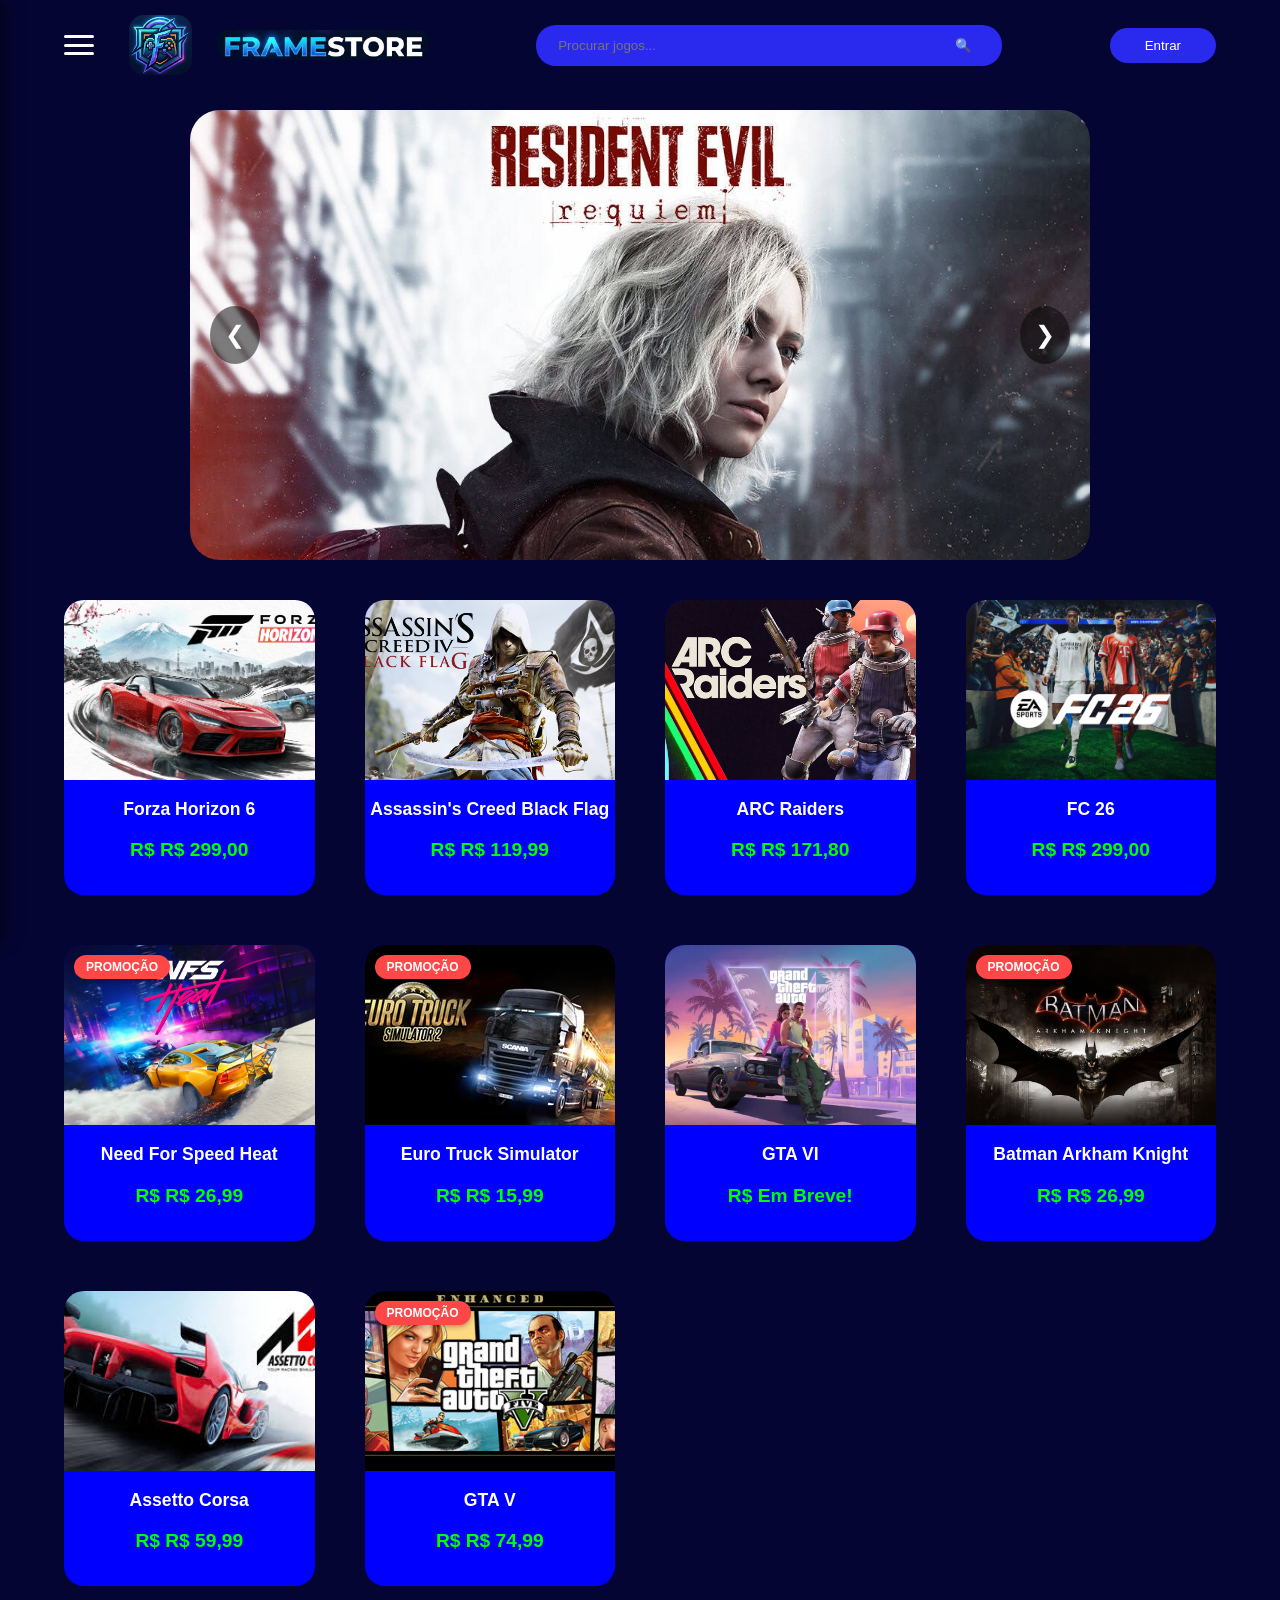
==== LojaDeGames/PagInicial/index.html @ bd7d16ca "Atualizado." ====
<!DOCTYPE html>
<html lang="pt-br">
<head>
    <meta charset="UTF-8">
    <meta name="viewport" content="width=device-width, initial-scale=1.0">
    <title>FrameStore | Loja de Games</title>
    <link rel="stylesheet" href="https://cdnjs.cloudflare.com/ajax/libs/font-awesome/6.0.0/css/all.min.css">
    <link rel="stylesheet" href="style.css">
</head>
<body>

    <header class="navbar">
        <div class="logo-container">
            <div class="dashboard-menu" onclick="toggleMenu()">
            <span></span>
            <span></span>
            <span></span>
        </div>
        
            <img src="img/Logotipo Unico.png" alt="Logo Unico" class="logo-unico">
            <img src="img/Logotipo  Nome.png" alt="Logo" class="logo-nome">

        </div>
        
        <div class="search-bar">
            <input type="text" placeholder="Procurar jogos...">
            <button>🔍</button>
        </div>

        <button class="btn-entrar">Entrar</button>
    </header>

<aside class="sidebar-menu" id="sidebar">
    <div class="sidebar-header">
        <div class="dashboard-menu" onclick="toggleMenu()">
            <span></span>
            <span></span>
            <span></span>
        </div>
    </div>
    
    <ul>
        <li><a href="#"><i class="fas fa-tag"></i> Ofertas</a></li>
        <li><a href="#"><i class="fas fa-gift"></i> Gift Cards</a></li>
        <li><a href="#"><i class="fas fa-desktop"></i> PC</a></li>
        <li><a href="#"><i class="fab fa-playstation"></i> Playstation</a></li>
        <li><a href="#"><i class="fab fa-xbox"></i> Xbox</a></li>
        <li><a href="#"><i class="fas fa-mobile-alt"></i> Mobile</a></li>
    </ul>
</aside>

<div id="overlay" class="overlay" onclick="toggleMenu()"></div>

    <section class="main-banner">
    <div class="banner-slider">
        <div class="slide active">
            <img src="img/Resident Evil requiem.jpg" alt="Resident Evil Requiem">
        </div>
        <div class="slide">
            <img src="img/Resident Evil 4.jpg" alt="Resident Evil 4">
        </div>
        <div class="slide">
            <img src="img/Resident Evil Village00.jpg" alt="Resident Evil Village00">
        </div>

        <button class="prev" onclick="changeSlide(-1)">&#10094;</button>
        <button class="next" onclick="changeSlide(1)">&#10095;</button>
    </div>

</section>

        <div class="games-grid" id="games-container">
            </div>
    </main>

    <script src="script.js"></script>
</body>
</html>
---- LojaDeGames/PagInicial/style.css ----
.logo-unico {
    height: 60px; 
    width: auto;
    border-radius: 15px;
}

.logo-unico:hover {
    transform: scale(1.05);
    transition: transform 0.3s;
}

.logo-nome {
    height: 30px; 
    width: auto;
    border-radius: 10px;
}

.logo-nome:hover {
    transform: scale(1.05);
    transition: transform 0.3s;
}

.logo-container {
    display: flex;
    align-items: center;
    gap: 25px; /* Espaço entre o menu e o ícone da logo */
}

/* Estilo do Ícone de Menu (Hambúrguer) */
.dashboard-menu {
    display: flex;
    flex-direction: column;
    justify-content: space-between;
    width: 30px;
    height: 20px;
    cursor: pointer;
    margin-right: 10px;
    
}

.dashboard-menu span {
    display: block;
    height: 3px;
    width: 100%;
    background-color: #ffffff; /* Cor branca das barras */
    border-radius: 2px;
}

/* Quando o mouse estiver sobre o menu, mude a cor de todos os spans dentro dele */
.dashboard-menu:hover span {
    background-color: #2024ff; /* Cor azul igual aos preços, ou a cor que desejar */
    filter: drop-shadow(0 0 5px #2024ff); /* Adiciona um brilho opcional */
    transition: background-color 0.3s ease; /* Deixa a transição suave */
}

/* Efeito de leve aumento no ícone */
.dashboard-menu:hover {
    transform: scale(1.1);
    transition: transform 0.2s;
}

:root {
    --bg-color: #050533;
    --card-bg: #0000FF;
    --text-color: #ffffff;
    --price-color: #00ff00;
    --accent-blue: #2a2aef;
}

body {
    background-color: var(--bg-color);
    color: var(--text-color);
    font-family: 'Segoe UI', Tahoma, Geneva, Verdana, sans-serif;
    margin: 0;
}

/* Navbar */
.navbar {
    display: flex;
    justify-content: space-between;
    align-items: center;
    padding: 15px 5%;
    background: var(--bg-color);
}

.brand-name { font-weight: bold; font-size: 1.5rem; letter-spacing: 1px; }
.brand-name span { color: #ccc; }

.search-bar {
    flex-grow: 0.5;
    display: flex;
    background: #2a2aef;
    border-radius: 20px;
    padding: 12px 20px;
}

.search-bar button:hover {
    filter: brightness(1.2);
    transform: scale(1.1);
    transition: 0.2s;
    font-size: 1.0rem;
    padding: 0 5px;
    transition: transform 0.2s;
}


.search-bar input {
    background: transparent;
    border: none;
    color: white;
    width: 100%;
    outline: none;
}

.btn-entrar {
    background: var(--accent-blue);
    color: white;
    border: none;
    padding: 10px 35px;
    border-radius: 25px;
    cursor: pointer;
}

/* Efeito ao passar o mouse */
.btn-entrar:hover {
    background: #2a2aef;
    filter: brightness(1.2);
    transform: scale(1.05);
    transition: 0.2s;
}

/* Grid de Jogos */
.games-grid {
    display: grid;
    grid-template-columns: repeat(auto-fill, minmax(250px, 1fr));
    gap: 50px;
    padding: 20px 5%;
    justify-items: center;
}


.game-card {
    background: var(--card-bg);
    border-radius: 20px;
    overflow: hidden;
    text-align: center;
    padding-bottom: 15px;
    transition: transform 0.3s;
}


.game-card {
    position: relative;
    background: var(--card-bg);
    border-radius: 20px;
    overflow: hidden;
    
}

/* Estilo da etiqueta de promoção */
.promo-badge {
    position: absolute;
    top: 10px;
    left: 10px;
    background-color: #ff4747; 
    color: white;
    padding: 5px 12px;
    border-radius: 12px;
    font-size: 0.75rem;
    font-weight: bold;
    text-transform: uppercase;
    z-index: 10;
    box-shadow: 0 2px 5px rgba(0,0,0,0.3);
}

.search-bar button {
    background: transparent; 
    border: none;            
    cursor: pointer;         
    padding: 0 10px;       
    display: flex;
    align-items: center;
    justify-content: center;
    outline: none;          

}

/* Banner */
.main-banner {
    position: relative;
    max-width: 900px; /* Mantendo o tamanho que definimos antes */
    margin: 20px auto;
    overflow: hidden;
    border-radius: 30px;
}

.main-banner:hover img {
    filter: brightness(1.1);
    transform: scale(1.02);
    transition: 0.3s;
}

.banner-slider {
    position: relative;
    width: 100%;
}

/* Esconde todos os slides por padrão */
.slide {
    display: none;
    width: 100%;
}

/* Mostra apenas o slide com a classe active */
.slide.active {
    display: block;
    animation: fade 0.5s ease-in-out; /* Transição suave */
}

@keyframes fade {
    from { opacity: 0.4; }
    to { opacity: 1; }
}

.slide img {
    width: 100%;
    height: 450px;
    object-fit: cover;
    display: block;
}

/* Estilo das Setas */
.prev, .next {
    position: absolute;
    top: 50%;
    transform: translateY(-50%);
    background: rgba(0, 0, 0, 0.5);
    color: white;
    padding: 15px;
    border: none;
    cursor: pointer;
    font-size: 24px;
    border-radius: 50%;
    transition: 0.3s;
    z-index: 10;
}

.sidebar-menu {
    width: 260px;
    background-color: #050533;
    padding: 20px;
    position: fixed; /* MUDANÇA: flutua sobre o site */
    top: 0;
    height: 100vh;
    z-index: 1000;
    transition: 0.4s ease; /* Efeito de deslizar */
    box-shadow: 5px 0 15px rgba(0,0,0,0.5);
    position: fixed; /* Essencial para sobrepor o banner e os cards */
    left: -300px;    /* Mantém escondido */
    z-index: 2000;   /* Valor alto para ficar na frente de tudo */
    transition: 0.4s ease-in-out;
}

/* Classe que o JavaScript vai ativar */
.sidebar-menu.active {
    left: 0;
}

/* Estilo do fundo escuro (Overlay) */
.overlay {
    position: fixed;
    top: 0;
    left: 0;
    width: 100%;
    height: 100%;
    background: rgba(0, 0, 0, 0.6);
    display: none;
    z-index: 1500; /* Fica entre o site e a sidebar */
}

.overlay.active {
    display: block;
}

/* Ajuste no cabeçalho do menu lateral */
.sidebar-header {
    display: flex;
    padding-bottom: 20px;
}

.sidebar-menu ul {
    list-style: none;
    padding: 0;
}

.sidebar-menu li {
    margin-bottom: 25px;
}

.sidebar-menu a {
    color: #ffffff;
    text-decoration: none;
    display: flex;
    align-items: center;
    font-size: 20px; /* Aumentei um pouco para legibilidade */
    font-weight: 600;
    opacity: 0.8;
    transition: 0.3s;
}

.sidebar-menu a:hover {
    opacity: 1;
    padding-left: 10px; /* Efeito visual ao passar o mouse */
    color: #2024ff; /* O mesmo azul que você usou nas barrinhas */
    text-shadow: 0 0 8px rgba(32, 36, 255, 0.6);
}

.prev { left: 20px; }
.next { right: 20px; }

.prev:hover, .next:hover {
    background: var(--accent-blue); /* Fica azul ao passar o mouse */
}

.game-card:hover { transform: scale(1.05); }

.game-card img { width: 100%; height: 180px; object-fit: cover; }

.game-card h3 { font-size: 1.1rem; margin: 15px 0 5px; }

.price {
    color: var(--price-color);
    font-weight: bold;
    font-size: 1.2rem;
}




/* Paginas dos Jogos*/

/* Layout da Página de Produto */
/* Container Principal - centraliza e alinha */
.product-page {
    max-width: 1200px;
    margin: 30px auto;
    padding: 0 20px;
}

/* Título */
.game-title {
    font-size: 1.8rem;
    margin-bottom: 30px;
    color: white;
}

/* Container de duas colunas (Galeria / Card) */
.game-details-container {
    display: flex;
    gap: 30px; /* Espaço entre as colunas */
    align-items: flex-start; /* Alinha no topo */
}

/* --- Galeria (Nova Estilização) --- */
.game-gallery {
    flex: 6; /* Ocupa 5/6 da largura */
}

.main-view {
    position: relative;
    border-radius: 20px;
    overflow: hidden;
    background: #000;
}

.main-view img {
    width: 100%;
    height: 480px; /* Altura da imagem principal */
    object-fit: cover;
    display: block;
}

.thumb-list {
    display: flex;
    gap: 15px;
    margin-top: 15px;
}

.thumb {
    width: 32%;
    height: 140px;
    object-fit: cover;
    border-radius: 12px;
    cursor: pointer;
    opacity: 0.6;
    transition: 0.3s;
}

.thumb.active, .thumb:hover {
    opacity: 1;
    box-shadow: 0 0 10px rgba(32, 36, 255, 0.7);
}

/* --- O CARD AZUL DE COMPRA (Estilo image_9c4c2a.jpg) --- */
.purchase-card {
    flex: 2; /* Ocupa 2/3 da largura */
    background-color: #0000bb; /* Azul vibrante do card */
    border-radius: 25px; /* Bordas bem arredondadas */
    padding: 30px;
    text-align: center;
    position: sticky; /* O card segue a rolagem */
    top: 20px;
}

/* Seção de Preço */
.price-section {
    font-size: 40px;
    font-weight: bold;
    margin-bottom: 25px;
    display: flex;
    align-items: baseline;
    justify-content: center;
}

.currency { font-size: 40px; margin-right: 5px; }

/* Info Plataforma */
.platform-info-card {
    display: flex;
    align-items: center;
    gap: 15px;
    justify-content: center;
    margin-bottom: 15px;
}

.platform-info-card i { font-size: 2.2rem; }
.info-text strong { font-size: 1.1rem; }

/* Texto Ativação */
.activation-msg {
    font-size: 0.9rem;
    margin-bottom: 30px;
    opacity: 0.8;
}

/* Botões de Ação (Nova Estilização) */
.buy-wishlist-buttons {
    display: flex;
    flex-direction: column;
    gap: 15px;
}

.btn-purchase-green {
    background-color: #00c853; /* Verde do botão Comprar */
    color: black;
    width: 100%;
    padding: 18px;
    border-radius: 15px;
    border: none;
    font-weight: bold;
    font-size: 1.2rem;
    cursor: pointer;
    transition: 0.3s;
}

.btn-wishlist-grey {
    background-color: #e0e0e0; /* Cinza do botão Desejo */
    color: #333;
    width: 100%;
    padding: 15px;
    border-radius: 15px;
    border: none;
    font-weight: bold;
    cursor: pointer;
}

.btn-purchase-green:hover { filter: brightness(1.2); }

/* Container da imagem principal (para o posicionamento absoluto funcionar) */
.main-view {
    position: relative;
    border-radius: 20px;
    overflow: hidden;
    background: #000;
}

/* Estilo UNIVERSAL das novas Setas sobre a Imagem */
.nav-arrow {
    position: absolute;
    top: 50%; /* Alinha no meio verticalmente */
    transform: translateY(-50%); /* Ajuste fino para centralizar */
    
    background-color: rgba(0, 0, 0, 0.6); /* Fundo preto semi-transparente */
    color: #ffffff; /* Seta branca */
    
    border: none;
    font-size: 30px; /* Seta grande */
    padding: 15px 20px;
    cursor: pointer;
    z-index: 10; /* Fica na frente da imagem */
    transition: 0.3s ease;
    border-radius: 50%; /* Formato circular igual ao exemplo */
}

/* Posicionamento Específico */
.prev-img {
    left: 20px; /* Afastado da borda esquerda */
}

.next-img {
    right: 20px; /* Afastado da borda direita */
}

/* Efeito Hover (passar o mouse) */
.nav-arrow:hover {
    background-color: var(--accent-blue); /* Muda para o azul da loja */
    transform: translateY(-50%) scale(1.1); /* Aumenta levemente */
}
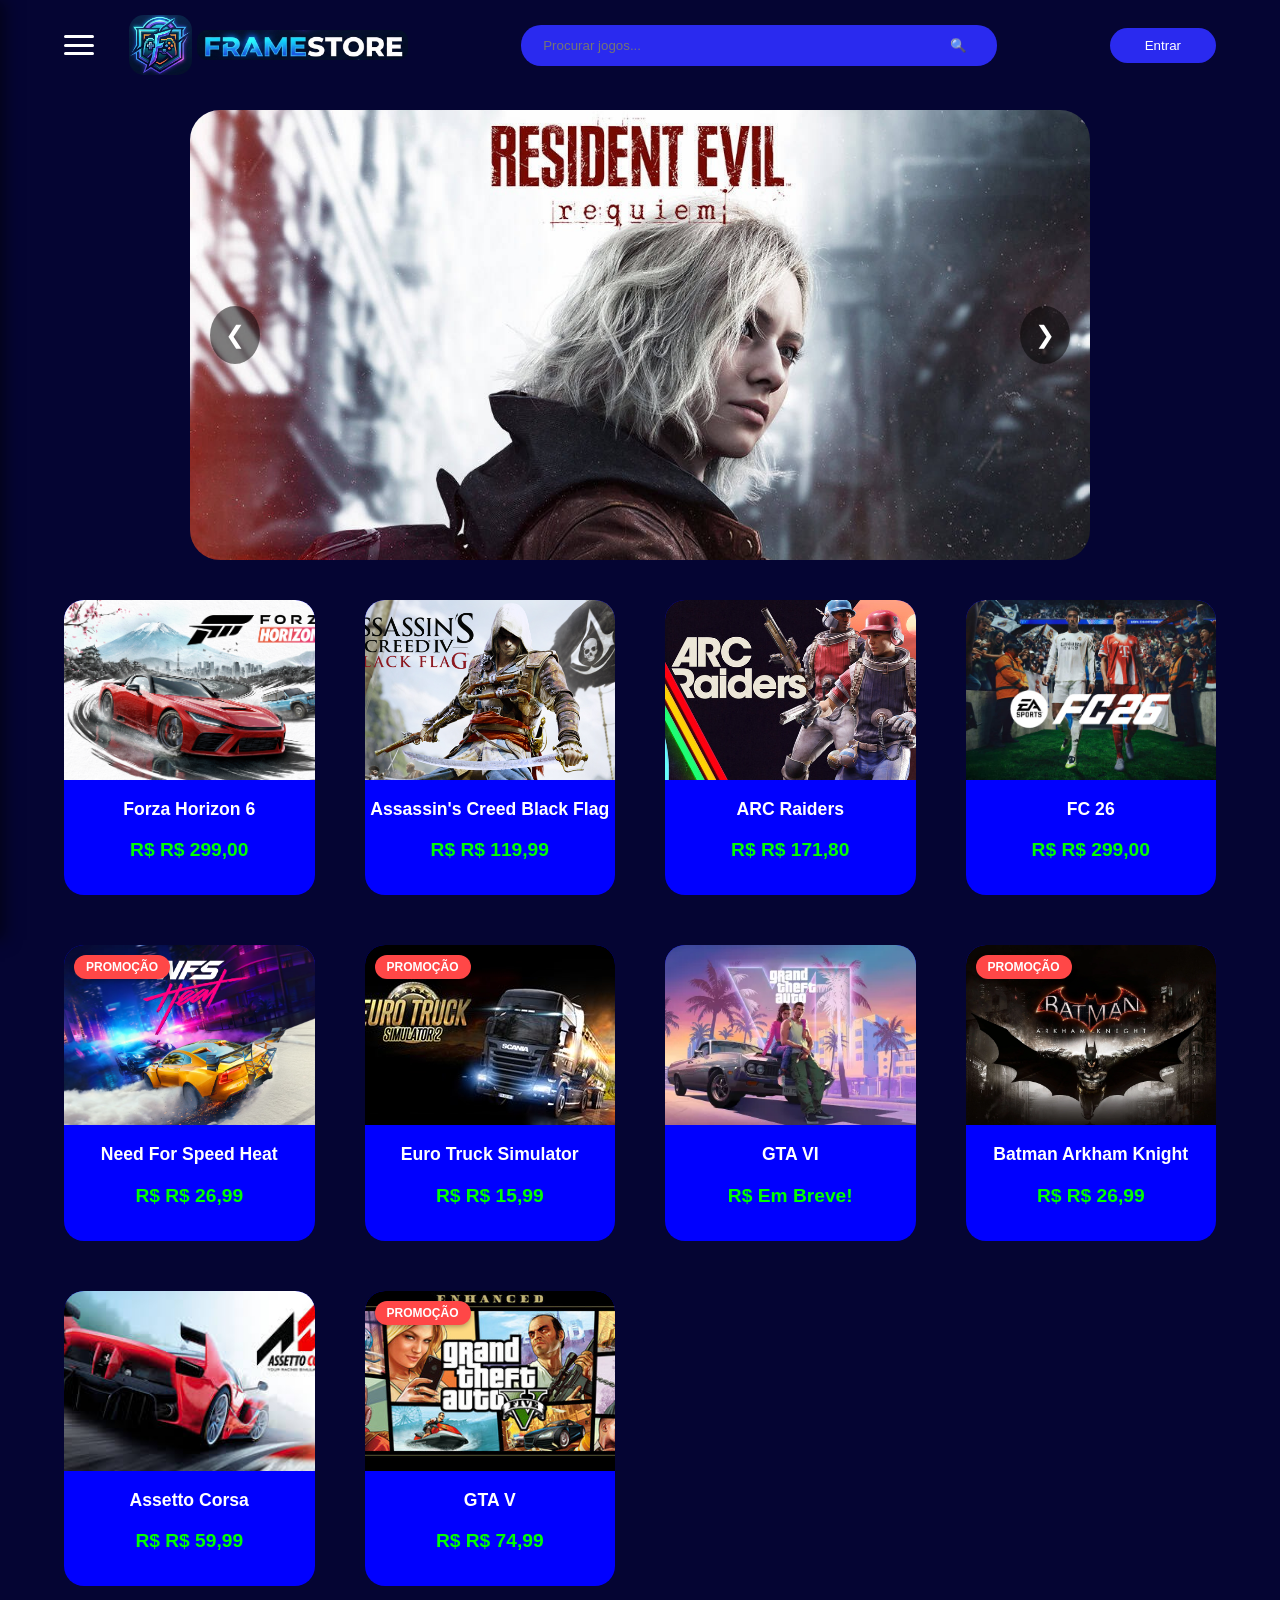
==== commit 4e152e34: "Atualizado" ====
--- a/LojaDeGames/PagInicial/index.html
+++ b/LojaDeGames/PagInicial/index.html
@@ -6,29 +6,31 @@
     <title>FrameStore | Loja de Games</title>
     <link rel="stylesheet" href="https://cdnjs.cloudflare.com/ajax/libs/font-awesome/6.0.0/css/all.min.css">
     <link rel="stylesheet" href="style.css">
+    <link rel="stylesheet" href="game.css">
 </head>
 <body>
 
     <header class="navbar">
-        <div class="logo-container">
-            <div class="dashboard-menu" onclick="toggleMenu()">
+    <div class="logo-container">
+        <div class="dashboard-menu" onclick="toggleMenu()">
             <span></span>
             <span></span>
             <span></span>
         </div>
         
+        <a href="index.html" class="logo-link">
             <img src="img/Logotipo Unico.png" alt="Logo Unico" class="logo-unico">
             <img src="img/Logotipo  Nome.png" alt="Logo" class="logo-nome">
+        </a>
+    </div>
+    
+    <div class="search-bar">
+        <input type="text" placeholder="Procurar jogos...">
+        <button>🔍</button>
+    </div>
 
-        </div>
-        
-        <div class="search-bar">
-            <input type="text" placeholder="Procurar jogos...">
-            <button>🔍</button>
-        </div>
-
-        <button class="btn-entrar">Entrar</button>
-    </header>
+    <button class="btn-entrar">Entrar</button>
+</header>
 
 <aside class="sidebar-menu" id="sidebar">
     <div class="sidebar-header">
@@ -71,7 +73,6 @@
 
         <div class="games-grid" id="games-container">
             </div>
-    </main>
 
     <script src="script.js"></script>
 </body>
--- a/LojaDeGames/PagInicial/style.css
+++ b/LojaDeGames/PagInicial/style.css
@@ -337,184 +337,4 @@
 
 
 
-/* Paginas dos Jogos*/
-
-/* Layout da Página de Produto */
-/* Container Principal - centraliza e alinha */
-.product-page {
-    max-width: 1200px;
-    margin: 30px auto;
-    padding: 0 20px;
-}
-
-/* Título */
-.game-title {
-    font-size: 1.8rem;
-    margin-bottom: 30px;
-    color: white;
-}
-
-/* Container de duas colunas (Galeria / Card) */
-.game-details-container {
-    display: flex;
-    gap: 30px; /* Espaço entre as colunas */
-    align-items: flex-start; /* Alinha no topo */
-}
-
-/* --- Galeria (Nova Estilização) --- */
-.game-gallery {
-    flex: 6; /* Ocupa 5/6 da largura */
-}
-
-.main-view {
-    position: relative;
-    border-radius: 20px;
-    overflow: hidden;
-    background: #000;
-}
-
-.main-view img {
-    width: 100%;
-    height: 480px; /* Altura da imagem principal */
-    object-fit: cover;
-    display: block;
-}
-
-.thumb-list {
-    display: flex;
-    gap: 15px;
-    margin-top: 15px;
-}
-
-.thumb {
-    width: 32%;
-    height: 140px;
-    object-fit: cover;
-    border-radius: 12px;
-    cursor: pointer;
-    opacity: 0.6;
-    transition: 0.3s;
-}
-
-.thumb.active, .thumb:hover {
-    opacity: 1;
-    box-shadow: 0 0 10px rgba(32, 36, 255, 0.7);
-}
-
-/* --- O CARD AZUL DE COMPRA (Estilo image_9c4c2a.jpg) --- */
-.purchase-card {
-    flex: 2; /* Ocupa 2/3 da largura */
-    background-color: #0000bb; /* Azul vibrante do card */
-    border-radius: 25px; /* Bordas bem arredondadas */
-    padding: 30px;
-    text-align: center;
-    position: sticky; /* O card segue a rolagem */
-    top: 20px;
-}
-
-/* Seção de Preço */
-.price-section {
-    font-size: 40px;
-    font-weight: bold;
-    margin-bottom: 25px;
-    display: flex;
-    align-items: baseline;
-    justify-content: center;
-}
-
-.currency { font-size: 40px; margin-right: 5px; }
-
-/* Info Plataforma */
-.platform-info-card {
-    display: flex;
-    align-items: center;
-    gap: 15px;
-    justify-content: center;
-    margin-bottom: 15px;
-}
-
-.platform-info-card i { font-size: 2.2rem; }
-.info-text strong { font-size: 1.1rem; }
-
-/* Texto Ativação */
-.activation-msg {
-    font-size: 0.9rem;
-    margin-bottom: 30px;
-    opacity: 0.8;
-}
-
-/* Botões de Ação (Nova Estilização) */
-.buy-wishlist-buttons {
-    display: flex;
-    flex-direction: column;
-    gap: 15px;
-}
-
-.btn-purchase-green {
-    background-color: #00c853; /* Verde do botão Comprar */
-    color: black;
-    width: 100%;
-    padding: 18px;
-    border-radius: 15px;
-    border: none;
-    font-weight: bold;
-    font-size: 1.2rem;
-    cursor: pointer;
-    transition: 0.3s;
-}
-
-.btn-wishlist-grey {
-    background-color: #e0e0e0; /* Cinza do botão Desejo */
-    color: #333;
-    width: 100%;
-    padding: 15px;
-    border-radius: 15px;
-    border: none;
-    font-weight: bold;
-    cursor: pointer;
-}
-
-.btn-purchase-green:hover { filter: brightness(1.2); }
-
-/* Container da imagem principal (para o posicionamento absoluto funcionar) */
-.main-view {
-    position: relative;
-    border-radius: 20px;
-    overflow: hidden;
-    background: #000;
-}
-
-/* Estilo UNIVERSAL das novas Setas sobre a Imagem */
-.nav-arrow {
-    position: absolute;
-    top: 50%; /* Alinha no meio verticalmente */
-    transform: translateY(-50%); /* Ajuste fino para centralizar */
-    
-    background-color: rgba(0, 0, 0, 0.6); /* Fundo preto semi-transparente */
-    color: #ffffff; /* Seta branca */
-    
-    border: none;
-    font-size: 30px; /* Seta grande */
-    padding: 15px 20px;
-    cursor: pointer;
-    z-index: 10; /* Fica na frente da imagem */
-    transition: 0.3s ease;
-    border-radius: 50%; /* Formato circular igual ao exemplo */
-}
-
-/* Posicionamento Específico */
-.prev-img {
-    left: 20px; /* Afastado da borda esquerda */
-}
-
-.next-img {
-    right: 20px; /* Afastado da borda direita */
-}
-
-/* Efeito Hover (passar o mouse) */
-.nav-arrow:hover {
-    background-color: var(--accent-blue); /* Muda para o azul da loja */
-    transform: translateY(-50%) scale(1.1); /* Aumenta levemente */
-}
-
-
+
--- a/LojaDeGames/PagInicial/game.css
+++ b/LojaDeGames/PagInicial/game.css
@@ -0,0 +1,191 @@
+/* Paginas dos Jogos*/
+
+/* Layout da Página de Produto */
+/* Container Principal - centraliza e alinha */
+.product-page {
+    max-width: 1200px;
+    margin: 30px auto;
+    padding: 0 20px;
+}
+
+/* Título */
+.game-title {
+    font-size: 1.8rem;
+    margin-bottom: 30px;
+    color: white;
+}
+
+/* Container de duas colunas (Galeria / Card) */
+.game-details-container {
+    display: flex;
+    gap: 30px; /* Espaço entre as colunas */
+    align-items: flex-start; /* Alinha no topo */
+}
+
+/* --- Galeria (Nova Estilização) --- */
+.game-gallery {
+    flex: 6; /* Ocupa 5/6 da largura */
+}
+
+.main-view {
+    position: relative;
+    border-radius: 20px;
+    overflow: hidden;
+    background: #000;
+}
+
+.main-view img {
+    width: 100%;
+    height: 480px; /* Altura da imagem principal */
+    object-fit: cover;
+    display: block;
+}
+
+.thumb-list {
+    display: flex;
+    gap: 15px;
+    margin-top: 15px;
+}
+
+.thumb {
+    width: 32%;
+    height: 140px;
+    object-fit: cover;
+    border-radius: 12px;
+    cursor: pointer;
+    opacity: 0.6;
+    transition: 0.3s;
+}
+
+.thumb.active, .thumb:hover {
+    opacity: 1;
+    box-shadow: 0 0 10px rgba(32, 36, 255, 0.7);
+}
+
+/* --- O CARD AZUL DE COMPRA (Estilo image_9c4c2a.jpg) --- */
+.purchase-card {
+    flex: 2; /* Ocupa 2/3 da largura */
+    background-color: #0000bb; /* Azul vibrante do card */
+    border-radius: 25px; /* Bordas bem arredondadas */
+    padding: 30px;
+    text-align: center;
+    position: sticky; /* O card segue a rolagem */
+    top: 20px;
+}
+
+/* Seção de Preço */
+.price-section {
+    font-size: 40px;
+    font-weight: bold;
+    margin-bottom: 25px;
+    display: flex;
+    align-items: baseline;
+    justify-content: center;
+}
+
+.currency { font-size: 40px; margin-right: 5px; }
+
+/* Info Plataforma */
+.platform-info-card {
+    display: flex;
+    align-items: center;
+    gap: 15px;
+    justify-content: center;
+    margin-bottom: 15px;
+}
+
+.platform-info-card i { font-size: 2.2rem; }
+.info-text strong { font-size: 1.1rem; }
+
+/* Texto Ativação */
+.activation-msg {
+    font-size: 0.9rem;
+    margin-bottom: 30px;
+    opacity: 0.8;
+}
+
+/* Botões de Ação (Nova Estilização) */
+.buy-wishlist-buttons {
+    display: flex;
+    flex-direction: column;
+    gap: 15px;
+}
+
+.btn-purchase-green {
+    background-color: #00c853; /* Verde do botão Comprar */
+    color: black;
+    width: 100%;
+    padding: 18px;
+    border-radius: 15px;
+    border: none;
+    font-weight: bold;
+    font-size: 1.2rem;
+    cursor: pointer;
+    transition: 0.3s;
+}
+
+.btn-wishlist-grey {
+    background-color: #e0e0e0; /* Cinza do botão Desejo */
+    color: #333;
+    width: 100%;
+    padding: 15px;
+    border-radius: 15px;
+    border: none;
+    font-weight: bold;
+    cursor: pointer;
+}
+
+.btn-purchase-green:hover { filter: brightness(1.2); }
+
+/* Container da imagem principal (para o posicionamento absoluto funcionar) */
+.main-view {
+    position: relative;
+    border-radius: 20px;
+    overflow: hidden;
+    background: #000;
+}
+
+/* Estilo UNIVERSAL das novas Setas sobre a Imagem */
+.nav-arrow {
+    position: absolute;
+    top: 50%; /* Alinha no meio verticalmente */
+    transform: translateY(-50%); /* Ajuste fino para centralizar */
+    
+    background-color: rgba(0, 0, 0, 0.6); /* Fundo preto semi-transparente */
+    color: #ffffff; /* Seta branca */
+    
+    border: none;
+    font-size: 30px; /* Seta grande */
+    padding: 15px 20px;
+    cursor: pointer;
+    z-index: 10; /* Fica na frente da imagem */
+    transition: 0.3s ease;
+    border-radius: 50%; /* Formato circular igual ao exemplo */
+}
+
+/* Posicionamento Específico */
+.prev-img {
+    left: 20px; /* Afastado da borda esquerda */
+}
+
+.next-img {
+    right: 20px; /* Afastado da borda direita */
+}
+
+/* Efeito Hover (passar o mouse) */
+.nav-arrow:hover {
+    background-color: var(--accent-blue); /* Muda para o azul da loja */
+    transform: translateY(-50%) scale(1.1); /* Aumenta levemente */
+}
+
+/* Ajuste para o link do logo não quebrar o layout */
+.logo-link {
+    display: flex;
+    align-items: center;
+    text-decoration: none;
+    gap: 5px; /* Ajuste o espaço entre o ícone e o nome se necessário */
+}
+
+.logo-link img {
+    cursor: pointer;
+}
